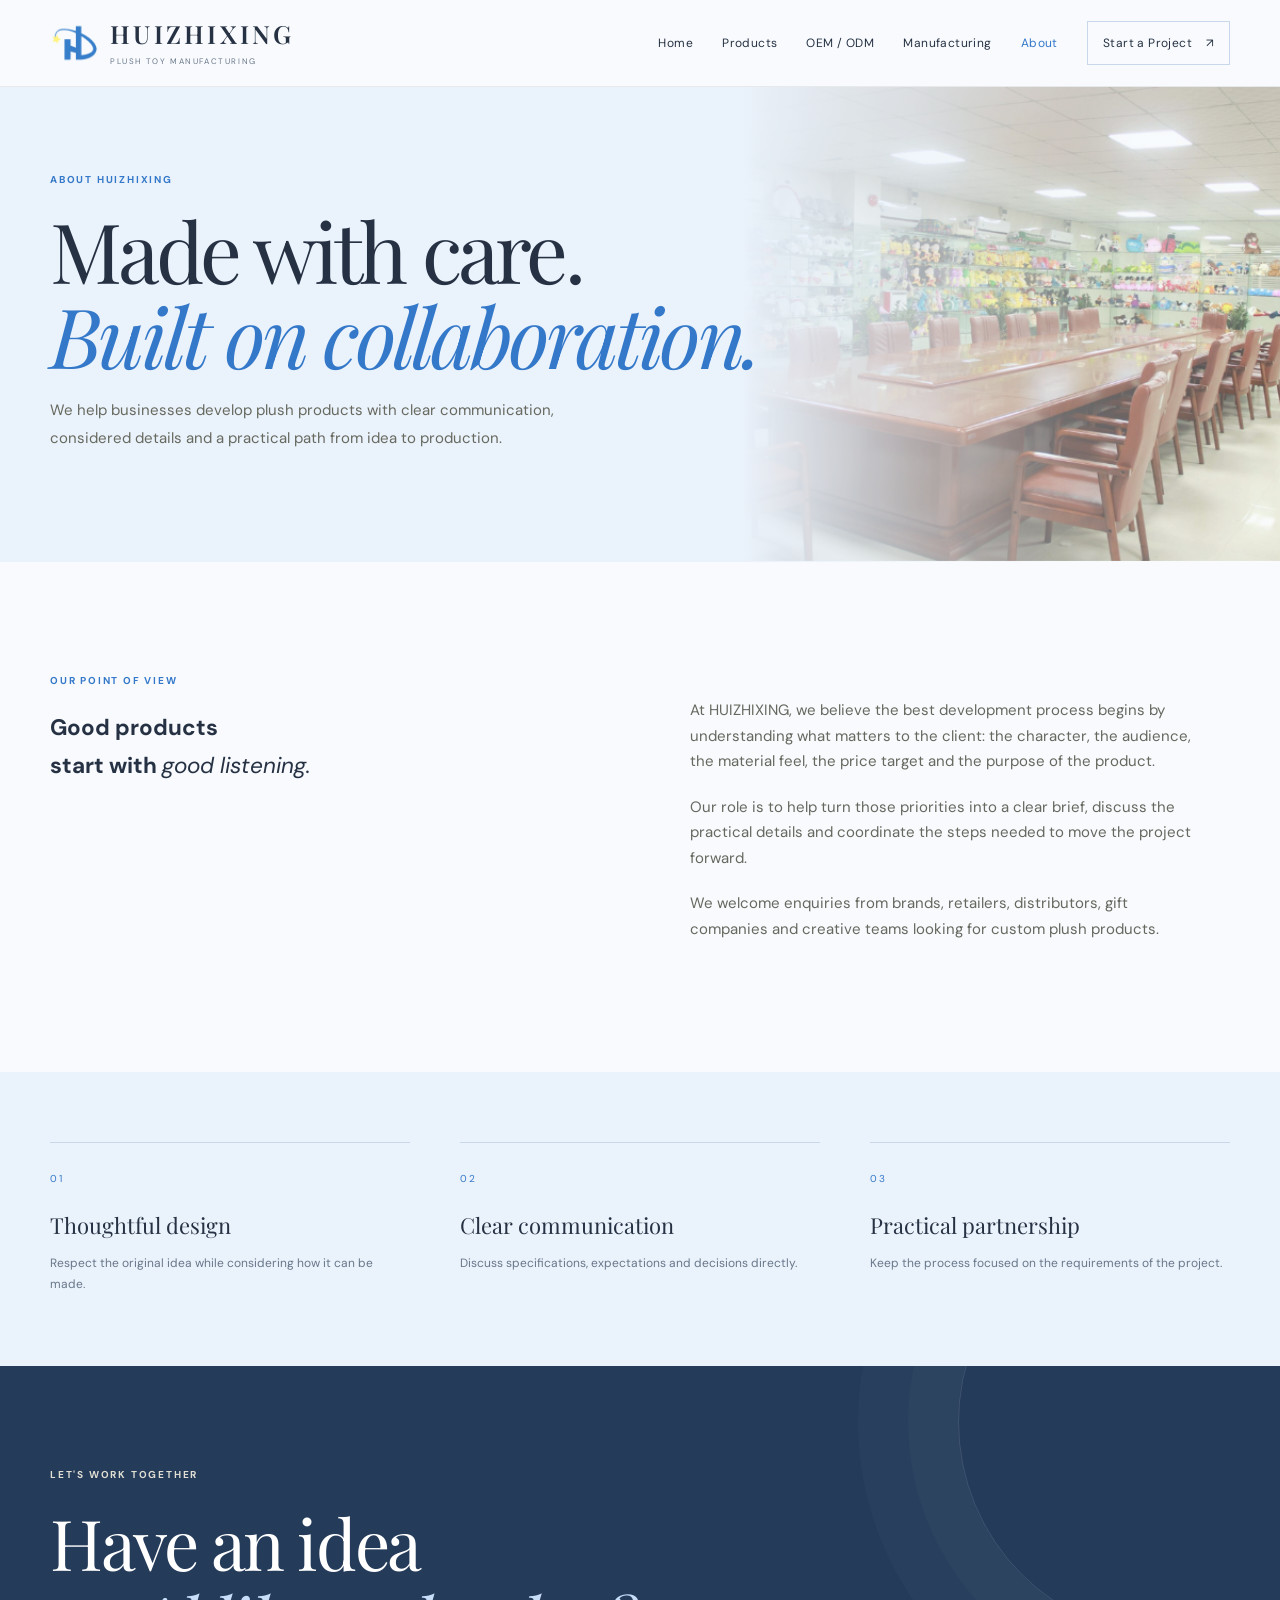
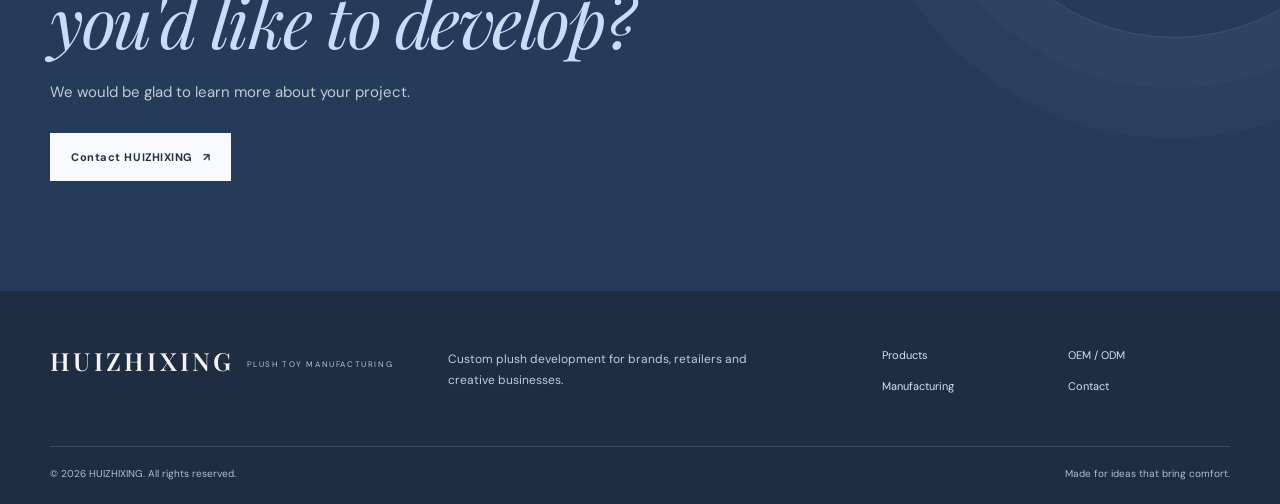
==== about.html @ 911e1e84 "Add files via upload" ====
<!doctype html>
<html lang="en"><head><meta charset="utf-8"><meta name="viewport" content="width=device-width, initial-scale=1"><meta name="description" content="Meet HUIZHIXING, a plush toy development and manufacturing partner for brands and businesses."><title>About | HUIZHIXING</title><link rel="preconnect" href="https://fonts.googleapis.com"><link rel="preconnect" href="https://fonts.gstatic.com" crossorigin><link href="https://fonts.googleapis.com/css2?family=DM+Sans:wght@400;500;600;700&family=Playfair+Display:wght@400;500;600&display=swap" rel="stylesheet"><link rel="stylesheet" href="assets/css/style.css"><script defer src="assets/js/main.js"></script></head>
<body><header class="site-header"><div class="container nav-wrap"><a class="brand" href="index.html" aria-label="HUIZHIXING home">
    <img class="brand-logo" src="assets/images/huizhixing-logo.png" alt="HUIZHIXING Logo">
    <span class="brand-text">
        <span class="brand-name">HUIZHIXING</span>
        <span class="brand-sub">PLUSH TOY MANUFACTURING</span>
    </span>
    </a><button class="menu-toggle" aria-label="Open menu" aria-expanded="false"><span></span><span></span><span></span></button><nav class="main-nav"><a href="index.html">Home</a><a href="products.html">Products</a><a href="oem-odm.html">OEM / ODM</a><a href="manufacturing.html">Manufacturing</a><a class="active" href="about.html">About</a><a class="nav-cta" href="contact.html">Start a Project <span>↗</span></a></nav></div></header>
<main><section class="page-hero"><div class="container"><p class="eyebrow">ABOUT HUIZHIXING</p><h1>Made with care.<br><em>Built on collaboration.</em></h1><p class="page-lead">We help businesses develop plush products with clear communication, considered details and a practical path from idea to production.</p></div><div class="page-hero-art about-art"></div></section>
<section class="section-pad"><div class="container intro-grid"><div><p class="eyebrow">OUR POINT OF VIEW</p><h2>Good products<br>start with <em>good listening.</em></h2></div><div class="intro-copy"><p>At HUIZHIXING, we believe the best development process begins by understanding what matters to the client: the character, the audience, the material feel, the price target and the purpose of the product.</p><p>Our role is to help turn those priorities into a clear brief, discuss the practical details and coordinate the steps needed to move the project forward.</p><p>We welcome enquiries from brands, retailers, distributors, gift companies and creative teams looking for custom plush products.</p></div></div></section>
<section class="values-section"><div class="container values-grid"><div><span>01</span><h3>Thoughtful design</h3><p>Respect the original idea while considering how it can be made.</p></div><div><span>02</span><h3>Clear communication</h3><p>Discuss specifications, expectations and decisions directly.</p></div><div><span>03</span><h3>Practical partnership</h3><p>Keep the process focused on the requirements of the project.</p></div></div></section>
<section class="cta-section"><div class="container cta-inner"><p class="eyebrow light">LET'S WORK TOGETHER</p><h2>Have an idea<br><em>you'd like to develop?</em></h2><p>We would be glad to learn more about your project.</p><a class="button button-light" href="contact.html">Contact HUIZHIXING <span>↗</span></a></div></section></main>
<footer class="site-footer"><div class="container footer-top"><a class="brand brand-footer" href="index.html"><span class="brand-name">HUIZHIXING</span><span class="brand-sub">PLUSH TOY MANUFACTURING</span></a><p>Custom plush development for brands, retailers and creative businesses.</p><div class="footer-links"><a href="products.html">Products</a><a href="oem-odm.html">OEM / ODM</a><a href="manufacturing.html">Manufacturing</a><a href="contact.html">Contact</a></div></div><div class="container footer-bottom"><span>© <span data-year></span> HUIZHIXING. All rights reserved.</span><span>Made for ideas that bring comfort.</span></div></footer></body></html>
---- assets/css/style.css ----
/* SERISDAN — responsive static website */
:root{--cream:#3478C9;--paper:#fbfaf7;--ink:#282923;--muted:#666666;--olive:#8892a0;--line:#E5E7EB;--dark:#3478C9;--star:#FFD643;--serif:"Playfair Display",Georgia,serif;--sans:"DM Sans",Arial,sans-serif}
*{box-sizing:border-box}html{scroll-behavior:smooth}body{margin:0;background:var(--paper);color:var(--ink);font-family:var(--sans);font-size:15px;line-height:1.7;-webkit-font-smoothing:antialiased}img{display:block;width:100%;height:100%;object-fit:cover}a{color:inherit;text-decoration:none}.container{width:min(1180px,calc(100% - 48px));margin:0 auto}.site-header{position:sticky;top:0;z-index:50;background:rgba(251,250,247,.95);backdrop-filter:blur(14px);border-bottom:1px solid rgba(40,41,35,.08)}.nav-wrap{height:86px;display:flex;align-items:center;justify-content:space-between;gap:28px}.brand{display:flex;flex-direction:column;line-height:1.1;flex-shrink:0}.brand-name{font-family:var(--serif);font-size:25px;letter-spacing:.13em;font-weight:600}.brand-sub{font-size:8px;letter-spacing:.2em;margin-top:7px;color:var(--muted)}.main-nav{display:flex;align-items:center;gap:29px;font-size:12px;letter-spacing:.035em}.main-nav>a{transition:color .2s}.main-nav>a:hover,.main-nav>a.active{color:var(--olive)}.nav-cta{border:1px solid #c9c8bd;padding:11px 15px!important}.nav-cta span,.button span{margin-left:10px}.menu-toggle{display:none;background:none;border:0;padding:8px}.menu-toggle span{display:block;width:23px;height:1px;background:var(--ink);margin:5px}
.hero{height:min(720px,calc(100vh - 86px));min-height:590px;position:relative;display:flex;align-items:center;overflow:hidden;background:#3478C9}.hero-image,.hero-shade{position:absolute;inset:0}.hero-image{background-image:url("../images/hero-banner.png");background-position:center 45%;background-size:cover;transform:scale(1.015)}.hero-shade{background:linear-gradient(90deg,rgba(24,27,22,.73) 0%,rgba(24,27,22,.45) 43%,rgba(24,27,22,.08) 100%)}.hero-content{position:relative;color:#fff;padding:70px 0 100px}.eyebrow{font-size:10px;font-weight:700;letter-spacing:.18em;text-transform:uppercase;color:var(--olive);margin:0 0 20px}.eyebrow.light{color:#e1dfd3}.hero h1,.page-hero h1,.contact-hero h1{font-family:var(--serif);font-weight:400;letter-spacing:-.045em;font-size:clamp(54px,7.5vw,100px);line-height:1.02;margin:0 0 26px}.hero h1 em,.page-hero h1 em,.contact-hero h1 em,h2 em{font-weight:400}.hero h1 em{color:#e5ddc8}.hero-copy{max-width:490px;color:rgba(255,255,255,.84);font-size:16px;line-height:1.8}.hero-actions{display:flex;align-items:center;gap:30px;margin-top:32px}.button{display:inline-flex;align-items:center;justify-content:center;min-height:48px;padding:13px 20px;font-size:11px;letter-spacing:.05em;font-weight:700;border:1px solid transparent;transition:transform .2s,background .2s}.button:hover{transform:translateY(-2px)}.button-light{background:#f7f4ed;color:#282923}.button-dark{background:var(--dark);color:#fff}.text-link{display:inline-flex;align-items:center;gap:13px;font-size:12px;font-weight:700;border-bottom:1px solid #b8b9ad;padding:0 0 7px}.text-link span{font-size:16px}.light-link{color:#fff;border-color:rgba(255,255,255,.55)}.hero-note{position:absolute;right:34px;bottom:35px;color:rgba(255,255,255,.8);font-size:9px;letter-spacing:.16em;display:flex;align-items:center;gap:12px}.note-line{height:1px;width:38px;background:rgba(255,255,255,.65)}
.section-pad{padding:110px 0}.intro-grid{display:grid;grid-template-columns:1fr 1fr;gap:100px;align-items:start}.intro h2,.section-heading h2,.feature-copy h2,.notice-grid h2,.cta-inner h2{font-family:var(--serif);font-size:clamp(36px,4.4vw,57px);line-height:1.12;font-weight:400;letter-spacing:-.035em;margin:0}.intro h2 em,.section-heading h2 em,.feature-copy h2 em,.notice-grid h2 em{color:var(--olive)}.intro-copy{max-width:510px;padding-top:26px;color:#66685f}.intro-copy p{margin:0 0 20px}.intro-copy .text-link{margin-top:10px;color:var(--ink)}
.category-section{background:#f0ede5}.section-heading{display:flex;justify-content:space-between;align-items:end;gap:35px;margin-bottom:42px}.section-heading .eyebrow{margin-bottom:17px}.section-heading>.text-link{margin-bottom:8px;flex-shrink:0}.category-grid{display:grid;grid-template-columns:repeat(3,1fr);gap:22px}.category-card{position:relative;display:block;background:#e3ded2;min-height:450px;overflow:hidden}.category-card img{position:absolute;inset:0;transition:transform .7s}.category-card:hover img{transform:scale(1.045)}.category-card:after{content:"";position:absolute;inset:0;background:linear-gradient(180deg,rgba(20,20,15,.02) 30%,rgba(20,20,15,.75) 100%)}.category-card>div,.category-number,.card-arrow{position:absolute;z-index:1;color:#fff}.category-card>div{left:27px;right:25px;bottom:28px}.category-card h3{font-family:var(--serif);font-weight:400;font-size:28px;margin:0 0 5px}.category-card p{font-size:12px;color:rgba(255,255,255,.82);margin:0}.category-number{top:20px;left:24px;font-size:10px;letter-spacing:.15em}.card-arrow{right:24px;top:17px;font-size:19px}
.feature-band{display:grid;grid-template-columns:1fr 1fr;min-height:550px;background:#e5e2d8}.feature-photo{background:url("../images/index.png") center/cover no-repeat;min-height:500px}.feature-copy{align-self:center;max-width:560px;padding:75px clamp(35px,7vw,105px)}.feature-copy h2{margin-bottom:23px}.feature-copy>p:not(.eyebrow){color:#66685f;max-width:430px;margin-bottom:29px}.process-section{background:var(--paper)}.heading-side{max-width:340px;color:var(--muted);font-size:13px;margin:0 0 7px}.process-grid{display:grid;grid-template-columns:repeat(4,1fr);border-top:1px solid var(--line);margin-top:54px}.process-item{padding:25px 25px 0 0;border-right:1px solid var(--line);margin-right:25px}.process-item:last-child{border-right:0;margin-right:0}.process-item>span,.capability-grid article>span,.values-grid span{font-size:10px;letter-spacing:.15em;color:var(--olive)}.process-item h3,.capability-grid h3,.values-grid h3{font-family:var(--serif);font-size:22px;font-weight:400;margin:16px 0 9px}.process-item p,.capability-grid p,.values-grid p{color:var(--muted);font-size:12px;margin:0;line-height:1.8}
.cta-section{background:#424a3d;color:#fff;padding:100px 0 110px;position:relative;overflow:hidden}.cta-section:after{content:"";position:absolute;width:430px;height:430px;border:1px solid rgba(255,255,255,.12);border-radius:50%;right:-110px;top:-160px;box-shadow:0 0 0 50px rgba(255,255,255,.025),0 0 0 100px rgba(255,255,255,.02)}.cta-inner{position:relative;z-index:1}.cta-inner h2{font-size:clamp(42px,5.5vw,70px);margin-bottom:20px}.cta-inner h2 em{color:#d7d6c4}.cta-inner>p:not(.eyebrow){color:rgba(255,255,255,.73);max-width:460px;margin-bottom:28px}
.site-footer{background:#292d27;color:#f6f3ec;padding:55px 0 22px}.footer-top{display:grid;grid-template-columns:1fr 1.1fr 1fr;gap:50px;align-items:start;padding-bottom:50px}.brand-footer .brand-sub{color:#a9ac9e}.footer-top>p{font-size:12px;color:#b9bbb2;max-width:300px;margin:3px 0}.footer-links{display:grid;grid-template-columns:1fr 1fr;gap:12px 24px;font-size:11px;color:#d4d4ca}.footer-links a:hover{color:#fff}.footer-bottom{border-top:1px solid rgba(255,255,255,.15);padding-top:18px;display:flex;justify-content:space-between;color:#aeb0a7;font-size:10px}
.page-hero{position:relative;min-height:475px;display:flex;align-items:center;overflow:hidden;background:#e9e5db}.page-hero>.container{position:relative;z-index:2;padding-top:60px;padding-bottom:70px}.page-hero h1{font-size:clamp(55px,7vw,83px);margin-bottom:20px}.page-hero h1 em{color:var(--olive)}.page-lead{max-width:510px;color:#67695f;font-size:15px;line-height:1.85}.page-hero-art{position:absolute;right:0;top:0;width:42%;height:100%;background-position:center;background-size:cover;opacity:.82}.page-hero-art:after{content:"";position:absolute;inset:0;background:linear-gradient(90deg,#e9e5db 0%,rgba(233,229,219,.2) 60%,rgba(233,229,219,.05))}.product-art{background-image:url("../images/hero-product.png")}.oem-art{background-image:url("../images/oem.png")}.manufacturing-art{background-image:url("../images/manufactory.jpeg")}.about-art{background-image:url("../images/about.png")}
.product-list{display:grid;gap:95px}.product-row{display:grid;grid-template-columns:1fr 1fr;gap:80px;align-items:center;scroll-margin-top:120px}.product-row.reverse .product-image{order:2}.product-image{height:470px;background:#e8e2d8;overflow:hidden}.product-image img{transition:transform .5s}.product-image:hover img{transform:scale(1.025)}.product-text{max-width:490px}.product-text h2{font-family:var(--serif);font-size:43px;font-weight:400;margin:0 0 18px;line-height:1.15}.product-text>p{color:#696b62}.product-text ul,.service-card ul{padding-left:17px;color:#696b62;font-size:12px;line-height:2.2;margin:20px 0 28px}.product-text .eyebrow{margin-bottom:15px}
.notice-band{padding:75px 0;background:#e8e5dc}.notice-grid{display:grid;grid-template-columns:1fr 1fr;gap:80px;align-items:center}.notice-grid h2{font-size:clamp(34px,4vw,50px)}.notice-grid p{color:#686a60;font-size:13px;max-width:480px;margin:0 0 24px}
.service-grid{display:grid;grid-template-columns:1fr 1fr;gap:22px;margin-top:65px}.service-card{padding:40px;background:#eeeae1;border:1px solid #e0dbd0}.service-card-dark{background:#41483b;color:#fff}.service-index{font-size:10px;letter-spacing:.15em;color:var(--olive)}.service-card-dark .service-index{color:#d5d8c8}.service-card h3{font-family:var(--serif);font-size:46px;font-weight:400;margin:15px 0 0}.service-kicker{font-size:11px;text-transform:uppercase;letter-spacing:.1em;margin:0 0 25px!important}.service-card p{font-size:13px;color:#686a60}.service-card-dark p,.service-card-dark ul{color:#d0d2c8}.service-card ul{margin-bottom:0}
.capability-grid{display:grid;grid-template-columns:repeat(3,1fr);gap:0;border-top:1px solid var(--line);border-left:1px solid var(--line)}.capability-grid article{padding:30px;border-right:1px solid var(--line);border-bottom:1px solid var(--line);min-height:210px}.capability-grid h3{margin-top:22px}.values-section{background:#e9e6dd;padding:70px 0}.values-grid{display:grid;grid-template-columns:repeat(3,1fr);gap:50px}.values-grid>div{border-top:1px solid #c9c7bc;padding-top:22px}
.contact-hero{padding:90px 0 110px;background:#efebe2}.contact-grid{display:grid;grid-template-columns:1fr .9fr;gap:90px;align-items:start}.contact-hero h1{font-size:clamp(48px,6vw,76px)}.contact-hero .page-lead{max-width:460px}.contact-detail{margin-top:45px;max-width:450px;border-top:1px solid #d5d1c6;padding-top:19px}.contact-detail .eyebrow{display:block;margin-bottom:9px}.contact-detail>a{font-family:var(--serif);font-size:22px;overflow-wrap:anywhere}.contact-detail p{color:#686a60;font-size:12px;margin:8px 0 0}.contact-detail .small-note{font-size:10px;color:#898a80}.contact-panel{background:var(--paper);padding:38px;border:1px solid #e0dcd2;box-shadow:0 20px 50px rgba(46,45,35,.04)}.contact-panel h2{font-family:var(--serif);font-weight:400;font-size:32px;margin:0 0 10px}.contact-panel>p{color:#74766d;font-size:12px;margin-bottom:27px}.contact-panel form{display:flex;flex-direction:column}.contact-panel label{font-size:11px;font-weight:700;margin:15px 0 7px}.contact-panel input,.contact-panel select,.contact-panel textarea{width:100%;border:1px solid #d8d5cb;background:#fffefa;padding:12px 13px;font:inherit;font-size:12px;color:var(--ink);border-radius:0}.contact-panel input:focus,.contact-panel select:focus,.contact-panel textarea:focus{outline:1px solid var(--olive);border-color:var(--olive)}.contact-panel textarea{resize:vertical}.form-submit{margin-top:22px;cursor:pointer}.form-status{font-size:11px;color:#68735c;overflow-wrap:anywhere}
@media(max-width:950px){.main-nav{gap:17px}.nav-wrap{gap:18px}.brand-name{font-size:22px}.main-nav{font-size:11px}.intro-grid,.product-row{gap:45px}.product-image{height:390px}.category-card{min-height:380px}.feature-copy{padding:55px 40px}.contact-grid{gap:45px}}
@media(max-width:760px){.container{width:min(100% - 36px,560px)}.nav-wrap{height:72px}.menu-toggle{display:block;z-index:60}.main-nav{display:none;position:absolute;top:72px;left:0;right:0;background:var(--paper);padding:18px 24px 26px;border-bottom:1px solid var(--line);flex-direction:column;align-items:stretch;gap:0}.main-nav.is-open{display:flex}.main-nav>a{padding:13px 0;border-bottom:1px solid #e8e4da}.main-nav .nav-cta{margin-top:12px;padding:13px!important;text-align:center;border:1px solid var(--line)}.hero{min-height:620px;height:calc(100svh - 72px);max-height:760px}.hero-image{background-position:58% center}.hero-shade{background:linear-gradient(90deg,rgba(24,27,22,.76),rgba(24,27,22,.32))}.hero-content{padding:50px 0 90px}.hero h1{font-size:clamp(55px,14vw,78px)}.hero-copy{font-size:14px;max-width:390px}.hero-actions{align-items:flex-start;flex-direction:column;gap:22px}.hero-note{left:18px;right:auto;bottom:20px;font-size:8px}.section-pad{padding:72px 0}.intro-grid,.notice-grid,.contact-grid{grid-template-columns:1fr;gap:28px}.intro-copy{padding-top:0}.section-heading{align-items:flex-start;flex-direction:column;gap:20px}.category-grid{grid-template-columns:1fr;gap:16px}.category-card{min-height:430px}.feature-band{grid-template-columns:1fr}.feature-photo{min-height:350px}.feature-copy{padding:55px 24px 65px}.process-grid{grid-template-columns:1fr 1fr;row-gap:30px;margin-top:35px}.process-item{margin-right:15px;padding-top:20px}.process-item:nth-child(2){border-right:0;margin-right:0}.process-item h3{font-size:20px}.cta-section{padding:75px 0 85px}.footer-top{grid-template-columns:1fr;gap:25px;padding-bottom:35px}.footer-links{max-width:350px}.footer-bottom{gap:10px;flex-direction:column}.page-hero{min-height:510px;align-items:flex-start}.page-hero>.container{padding-top:70px}.page-hero-art{width:100%;opacity:.25}.page-hero-art:after{background:linear-gradient(90deg,rgba(233,229,219,.96),rgba(233,229,219,.48))}.page-hero h1{font-size:clamp(52px,13vw,72px)}.page-lead{font-size:14px}.product-list{gap:60px}.product-row{grid-template-columns:1fr;gap:25px}.product-row.reverse .product-image{order:0}.product-image{height:350px}.product-text h2{font-size:36px}.notice-band{padding:58px 0}.service-grid{grid-template-columns:1fr;margin-top:38px}.service-card{padding:30px}.capability-grid{grid-template-columns:1fr 1fr}.capability-grid article{padding:22px;min-height:200px}.values-grid{grid-template-columns:1fr;gap:25px}.contact-hero{padding:65px 0 75px}.contact-panel{padding:25px}.contact-hero h1{font-size:clamp(47px,12vw,65px)}}
@media(max-width:420px){.brand-name{font-size:20px}.brand-sub{font-size:7px}.category-card{min-height:370px}.process-grid{grid-template-columns:1fr}.process-item{border-right:0;border-bottom:1px solid var(--line);padding:0 0 23px;margin:0}.process-item:last-child{border-bottom:0}.capability-grid{grid-template-columns:1fr}.capability-grid article{min-height:0}.product-image{height:290px}}
/* SERISDAN Brand Blue Palette Override
   Append this block to the END of assets/css/style.css.
   Primary brand blue: #3478C9
*/
:root{
  --cream:#EEF4FB;
  --paper:#F8FAFD;
  --ink:#263244;
  --muted:#68778A;
  --olive:#3478C9;
  --line:#DCE5F0;
  --dark:#243B5A;
}
body{background:var(--paper);color:var(--ink)}
.site-header{background:rgba(248,250,253,.96)}
.main-nav>a:hover,.main-nav>a.active{color:#3478C9}
.nav-cta{border-color:#C8D7EA}
.hero{background:#526B8A}
.hero-shade{background:linear-gradient(90deg,rgba(22,38,61,.80) 0%,rgba(22,38,61,.48) 43%,rgba(22,38,61,.10) 100%)}
.hero h1 em,.cta-inner h2 em{color:#C7DDF8}
.button-light{background:#F8FAFD;color:#263244}
.button-dark{background:#3478C9;color:#fff}
.text-link{border-color:#B7C9E0}
.light-link{border-color:rgba(255,255,255,.55)}
.category-section{background:#EEF4FB}
.category-card{background:#DCE8F7}
.feature-band{background:#E7EFF9}
.process-section{background:#F8FAFD}
.process-grid{border-color:#DCE5F0}
.process-item{border-color:#DCE5F0}
.cta-section{background:#243B5A}
.site-footer{background:#1E2D42}
.brand-sub{color:#68778A}
.brand-footer .brand-sub{color:#AFC4E0}
.footer-top>p{color:#C0CCDA}
.footer-links{color:#D5E2F2}
.footer-bottom{border-color:rgba(255,255,255,.15);color:#AEBED2}
.page-hero{background:#EAF2FB}
.page-hero h1 em,.intro h2 em,.section-heading h2 em,.feature-copy h2 em,.notice-grid h2 em{color:#3478C9}
.page-hero-art:after{background:linear-gradient(90deg,#EAF2FB 0%,rgba(234,242,251,.25) 60%,rgba(234,242,251,.05))}
.notice-band{background:#EAF2FB}
.service-card{background:#EEF4FB;border-color:#DCE5F0}
.service-card-dark{background:#2B4E7D;color:#fff}
.service-card-dark .service-index{color:#BBD5F5}
.service-card-dark p,.service-card-dark ul{color:#D5E2F2}
.capability-grid{border-color:#DCE5F0}
.capability-grid article{border-color:#DCE5F0}
.values-section{background:#EAF2FB}
.values-grid>div{border-color:#C8D7EA}
.contact-hero{background:#EEF4FB}
.contact-detail{border-color:#D5E1EF}
.contact-panel{background:#F8FAFD;border-color:#DCE5F0;box-shadow:0 20px 50px rgba(38,61,92,.06)}
.contact-panel input,.contact-panel select,.contact-panel textarea{background:#fff;border-color:#D3DFED;color:#263244}
.contact-panel input:focus,.contact-panel select:focus,.contact-panel textarea:focus{outline-color:#3478C9;border-color:#3478C9}
.form-status{color:#3478C9}
@media(max-width:760px){
  .main-nav{background:#F8FAFD;border-color:#DCE5F0}
  .main-nav>a{border-color:#E5ECF5}
  .page-hero-art:after{background:linear-gradient(90deg,rgba(234,242,251,.96),rgba(234,242,251,.48))}
}

/* HUIZHIXING header logo */
.brand {
    display: inline-flex;
    align-items: center;
    gap: 12px;
    text-decoration: none;
}

.brand-logo {
    width: 48px;
    height: 48px;
    object-fit: contain;
    flex-shrink: 0;
}

.brand-text {
    display: flex;
    flex-direction: column;
    justify-content: center;
}

.brand-name {
    line-height: 1.2;
}

.brand-sub {
    line-height: 1.4;
}

/* Fix HUIZHIXING logo alignment */
a.brand {
    display: flex !important;
    flex-direction: row !important;
    align-items: center;
    justify-content: flex-start;
    gap: 12px;
}

.brand-logo {
    display: block;
    width: 48px;
    height: 48px;
    object-fit: contain;
    flex: 0 0 48px;
}

.brand-text {
    display: flex;
    flex-direction: column;
    justify-content: center;
    align-items: flex-start;
    min-width: 0;
}

.brand-name,
.brand-sub {
    display: block;
}

/* Contact page: static enquiry guide */
.enquiry-guide {
  margin-top: 28px;
  border-top: 1px solid #d7e0ec;
}

.enquiry-item {
  padding: 15px 0;
  border-bottom: 1px solid #d7e0ec;
}

.enquiry-item h3 {
  margin: 0 0 6px;
  font-size: 14px;
  font-weight: 600;
}

.enquiry-item p {
  margin: 0;
  font-size: 13px;
  line-height: 1.7;
  color: #687589;
}

.enquiry-note {
  margin: 24px 0 16px;
  font-size: 13px;
  line-height: 1.7;
  color: #687589;
}

.enquiry-email-button {
  display: flex;
  align-items: center;
  justify-content: center;
  min-height: 48px;
  padding: 12px 18px;
  background: #3478c9;
  color: #fff;
  text-decoration: none;
  font-size: 13px;
  font-weight: 600;
  transition: background 0.2s ease;
}

.enquiry-email-button:hover {
  background: #2865ad;
}
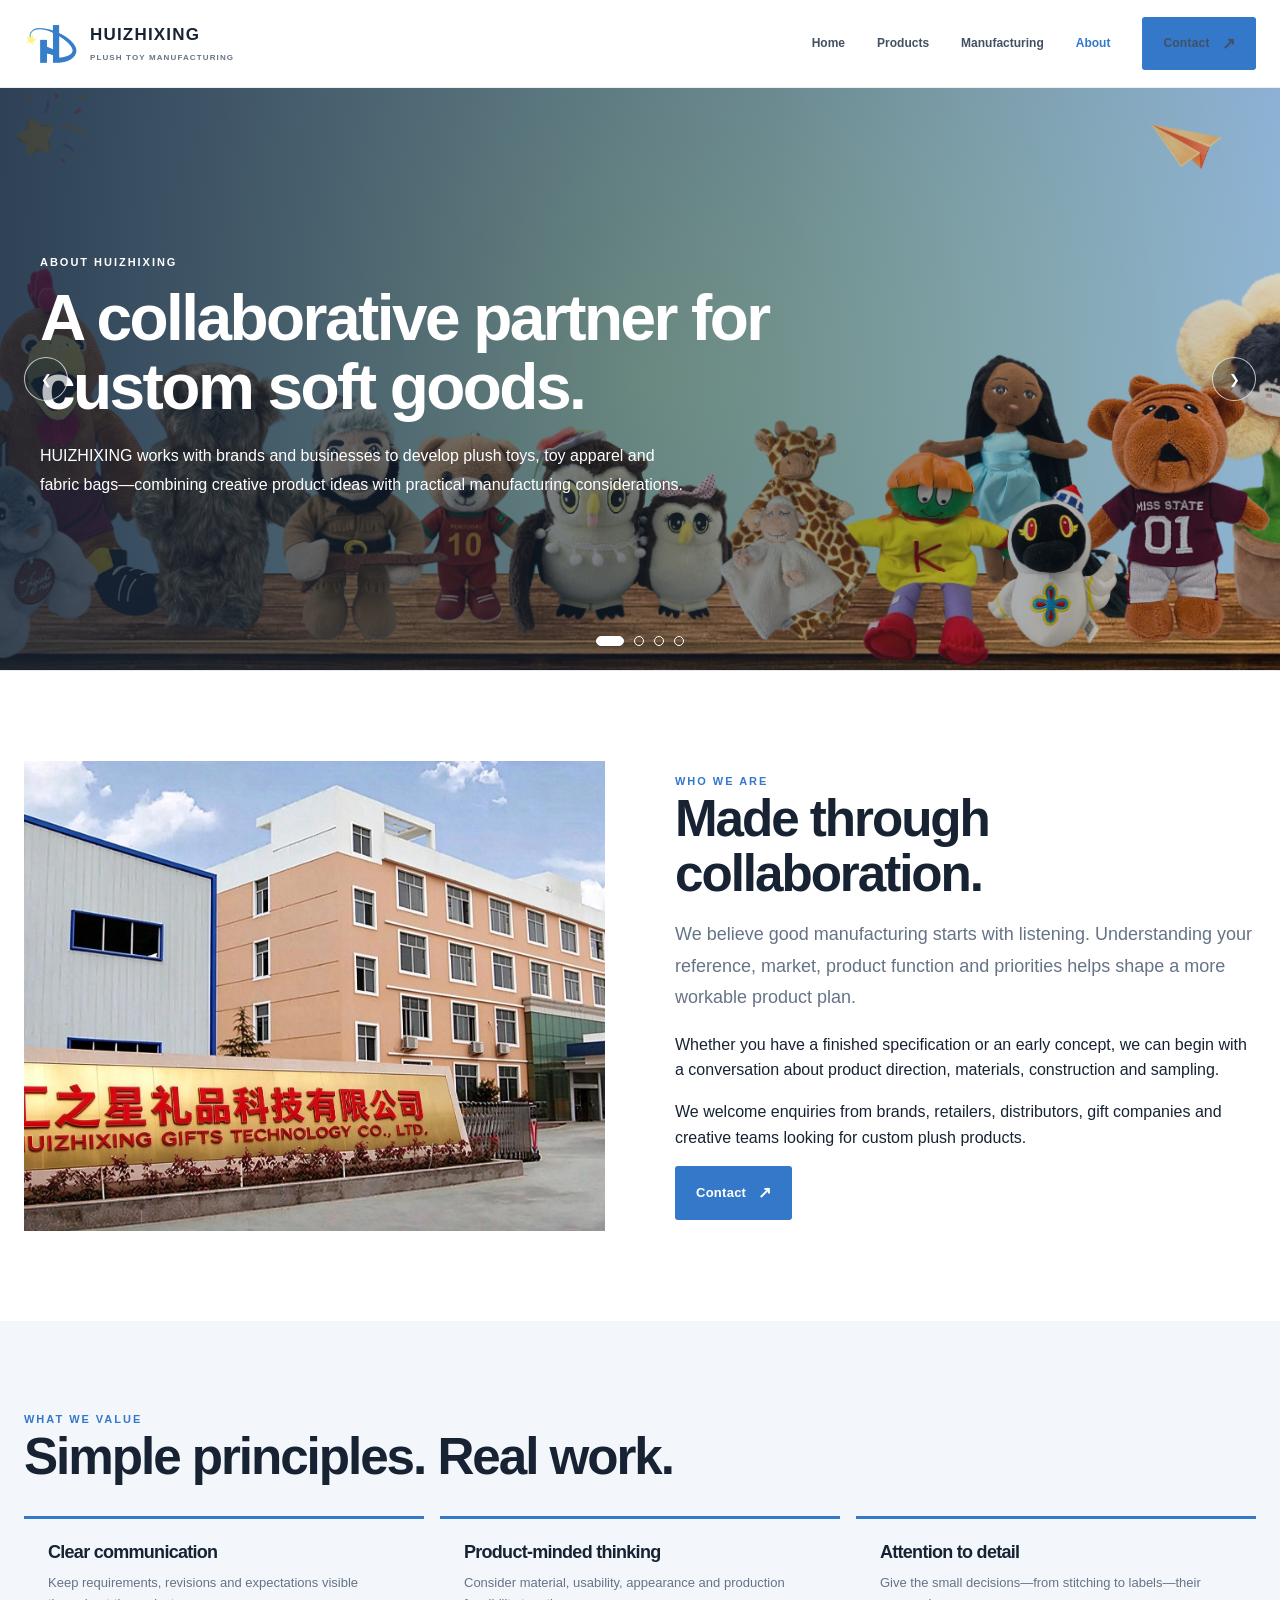
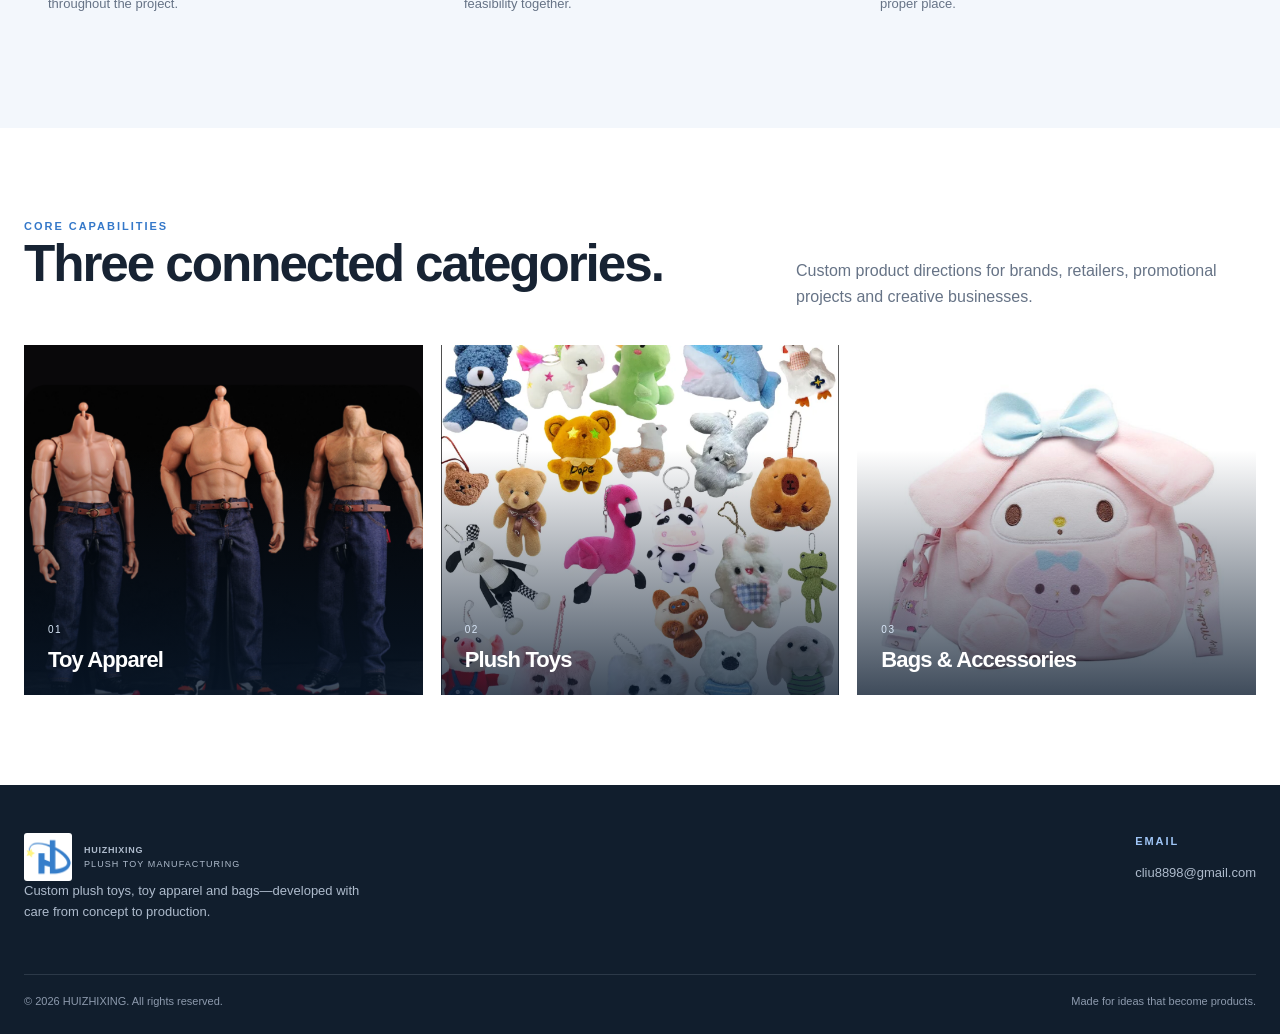
==== commit d2c54b39: "Add files via upload" ====
--- a/about.html
+++ b/about.html
@@ -1,14 +1,44 @@
-<!doctype html>
-<html lang="en"><head><meta charset="utf-8"><meta name="viewport" content="width=device-width, initial-scale=1"><meta name="description" content="Meet HUIZHIXING, a plush toy development and manufacturing partner for brands and businesses."><title>About | HUIZHIXING</title><link rel="preconnect" href="https://fonts.googleapis.com"><link rel="preconnect" href="https://fonts.gstatic.com" crossorigin><link href="https://fonts.googleapis.com/css2?family=DM+Sans:wght@400;500;600;700&family=Playfair+Display:wght@400;500;600&display=swap" rel="stylesheet"><link rel="stylesheet" href="assets/css/style.css"><script defer src="assets/js/main.js"></script></head>
-<body><header class="site-header"><div class="container nav-wrap"><a class="brand" href="index.html" aria-label="HUIZHIXING home">
-    <img class="brand-logo" src="assets/images/huizhixing-logo.png" alt="HUIZHIXING Logo">
-    <span class="brand-text">
-        <span class="brand-name">HUIZHIXING</span>
-        <span class="brand-sub">PLUSH TOY MANUFACTURING</span>
-    </span>
-    </a><button class="menu-toggle" aria-label="Open menu" aria-expanded="false"><span></span><span></span><span></span></button><nav class="main-nav"><a href="index.html">Home</a><a href="products.html">Products</a><a href="oem-odm.html">OEM / ODM</a><a href="manufacturing.html">Manufacturing</a><a class="active" href="about.html">About</a><a class="nav-cta" href="contact.html">Start a Project <span>↗</span></a></nav></div></header>
-<main><section class="page-hero"><div class="container"><p class="eyebrow">ABOUT HUIZHIXING</p><h1>Made with care.<br><em>Built on collaboration.</em></h1><p class="page-lead">We help businesses develop plush products with clear communication, considered details and a practical path from idea to production.</p></div><div class="page-hero-art about-art"></div></section>
-<section class="section-pad"><div class="container intro-grid"><div><p class="eyebrow">OUR POINT OF VIEW</p><h2>Good products<br>start with <em>good listening.</em></h2></div><div class="intro-copy"><p>At HUIZHIXING, we believe the best development process begins by understanding what matters to the client: the character, the audience, the material feel, the price target and the purpose of the product.</p><p>Our role is to help turn those priorities into a clear brief, discuss the practical details and coordinate the steps needed to move the project forward.</p><p>We welcome enquiries from brands, retailers, distributors, gift companies and creative teams looking for custom plush products.</p></div></div></section>
-<section class="values-section"><div class="container values-grid"><div><span>01</span><h3>Thoughtful design</h3><p>Respect the original idea while considering how it can be made.</p></div><div><span>02</span><h3>Clear communication</h3><p>Discuss specifications, expectations and decisions directly.</p></div><div><span>03</span><h3>Practical partnership</h3><p>Keep the process focused on the requirements of the project.</p></div></div></section>
-<section class="cta-section"><div class="container cta-inner"><p class="eyebrow light">LET'S WORK TOGETHER</p><h2>Have an idea<br><em>you'd like to develop?</em></h2><p>We would be glad to learn more about your project.</p><a class="button button-light" href="contact.html">Contact HUIZHIXING <span>↗</span></a></div></section></main>
-<footer class="site-footer"><div class="container footer-top"><a class="brand brand-footer" href="index.html"><span class="brand-name">HUIZHIXING</span><span class="brand-sub">PLUSH TOY MANUFACTURING</span></a><p>Custom plush development for brands, retailers and creative businesses.</p><div class="footer-links"><a href="products.html">Products</a><a href="oem-odm.html">OEM / ODM</a><a href="manufacturing.html">Manufacturing</a><a href="contact.html">Contact</a></div></div><div class="container footer-bottom"><span>© <span data-year></span> HUIZHIXING. All rights reserved.</span><span>Made for ideas that bring comfort.</span></div></footer></body></html>+<!doctype html><html lang="en"><head><meta charset="utf-8"><meta name="viewport" content="width=device-width,initial-scale=1"><meta name="description" content="HUIZHIXING custom plush toy, toy apparel and bag manufacturing."><title>About | HUIZHIXING</title><link rel="stylesheet" href="assets/css/style.css"></head><body><header class="site-header"><div class="container nav-wrap"><a class="brand" href="index.html"><img src="assets/images/huizhixing-logo.png" alt="HUIZHIXING logo"><span><span class="brand-name">HUIZHIXING</span><span class="brand-sub">PLUSH TOY MANUFACTURING</span></span></a><button class="menu-toggle" aria-label="Open navigation" aria-expanded="false">☰</button><nav class="nav"><a href="index.html" class="">Home</a><a href="products.html" class="">Products</a><a href="manufacturing.html" class="">Manufacturing</a><a href="about.html" class="active">About</a><a class="btn" href="contact.html">Contact</a></nav></div></header><main><section class="page-hero page-banner">
+
+  <div class="page-banner-slides" aria-hidden="true">
+    <div class="page-banner-slide active">
+      <img src="assets/images/hero-banner1.png" alt="">
+    </div>
+    <div class="page-banner-slide">
+      <img src="assets/images/hero-banner2.png" alt="">
+    </div>
+    <div class="page-banner-slide">
+      <img src="assets/images/hero-banner3.png" alt="">
+    </div>
+    <div class="page-banner-slide">
+      <img src="assets/images/hero-banner4.png" alt="">
+    </div>
+  </div>
+
+  <div class="page-banner-shade"></div>
+
+  <div class="container page-banner-content">
+    <div class="eyebrow">About HUIZHIXING</div>
+
+    <!-- Replace the heading and paragraph with this page's original text -->
+    <h1>A collaborative partner
+for custom soft goods.</h1>
+    <p class="page-lead">
+      HUIZHIXING works with brands and businesses to develop plush toys, toy apparel and fabric bags—combining creative product ideas with practical manufacturing considerations.
+    </p>
+  </div>
+
+  <button class="page-banner-arrow page-banner-prev"
+          type="button" aria-label="Previous banner image">&#10094;</button>
+
+  <button class="page-banner-arrow page-banner-next"
+          type="button" aria-label="Next banner image">&#10095;</button>
+
+  <div class="page-banner-dots">
+    <button class="page-banner-dot active" type="button" aria-label="Show image 1"></button>
+    <button class="page-banner-dot" type="button" aria-label="Show image 2"></button>
+    <button class="page-banner-dot" type="button" aria-label="Show image 3"></button>
+    <button class="page-banner-dot" type="button" aria-label="Show image 4"></button>
+  </div>
+
+</section><section class="section"><div class="container split"><div class="split-image"><img src="assets\images\about1.jpeg" alt="Product development and manufacturing environment"></div><div><div class="eyebrow">Who we are</div><h2>Made through collaboration.</h2><p class="lead">We believe good manufacturing starts with listening. Understanding your reference, market, product function and priorities helps shape a more workable product plan.</p><p>Whether you have a finished specification or an early concept, we can begin with a conversation about product direction, materials, construction and sampling.</p><p>We welcome enquiries from brands, retailers, distributors, gift companies and creative teams looking for custom plush products.</p></p><a class="btn" href="contact.html">Contact</a></div></div></section><section class="section section-soft"><div class="container"><div class="eyebrow">What we value</div><h2>Simple principles. Real work.</h2><div class="about-values"><div class="value-card"><h3>Clear communication</h3><p>Keep requirements, revisions and expectations visible throughout the project.</p></div><div class="value-card"><h3>Product-minded thinking</h3><p>Consider material, usability, appearance and production feasibility together.</p></div><div class="value-card"><h3>Attention to detail</h3><p>Give the small decisions—from stitching to labels—their proper place.</p></div></div></div></section><section class="section"><div class="container"><div class="section-head"><div><div class="eyebrow">Core capabilities</div><h2>Three connected categories.</h2></div><p>Custom product directions for brands, retailers, promotional projects and creative businesses.</p></div><div class="category-grid"><a class="category-card" href="products.html#toy-apparel"><img src="assets\images\toyclothes.png" alt="Toy apparel"><div class="category-info"><span>01</span><h3>Toy Apparel</h3></div></a><a class="category-card" href="products.html#plush-toys"><img src="assets\images\plush1.png" alt="Plush toys"><div class="category-info"><span>02</span><h3>Plush Toys</h3></div></a><a class="category-card" href="products.html#bags"><img src="assets\images\bags1.png" alt="Bags and accessories"><div class="category-info"><span>03</span><h3>Bags & Accessories</h3></div></a></div></div></section></main><footer class="footer"><div class="container"><div class="footer-top"><div><a class="footer-brand" href="index.html"><img src="assets/images/huizhixing-logo.png" alt=""><span><strong>HUIZHIXING</strong><span>PLUSH TOY MANUFACTURING</span></span></a><p>Custom plush toys, toy apparel and bags—developed with care from concept to production.</p></div><div><div class="eyebrow" style="color:#9FC5F6;margin-bottom:12px">EMAIL</div><p><a href="mailto:cliu8898@gmail.com">cliu8898@gmail.com</a></p></div></div><div class="footer-bottom"><span>© <span data-year>2026</span> HUIZHIXING. All rights reserved.</span><span>Made for ideas that become products.</span></div></div></footer><script src="assets/js/main.js"></script></body></html>
--- a/assets/css/style.css
+++ b/assets/css/style.css
@@ -1,186 +1,486 @@
-/* SERISDAN — responsive static website */
-:root{--cream:#3478C9;--paper:#fbfaf7;--ink:#282923;--muted:#666666;--olive:#8892a0;--line:#E5E7EB;--dark:#3478C9;--star:#FFD643;--serif:"Playfair Display",Georgia,serif;--sans:"DM Sans",Arial,sans-serif}
-*{box-sizing:border-box}html{scroll-behavior:smooth}body{margin:0;background:var(--paper);color:var(--ink);font-family:var(--sans);font-size:15px;line-height:1.7;-webkit-font-smoothing:antialiased}img{display:block;width:100%;height:100%;object-fit:cover}a{color:inherit;text-decoration:none}.container{width:min(1180px,calc(100% - 48px));margin:0 auto}.site-header{position:sticky;top:0;z-index:50;background:rgba(251,250,247,.95);backdrop-filter:blur(14px);border-bottom:1px solid rgba(40,41,35,.08)}.nav-wrap{height:86px;display:flex;align-items:center;justify-content:space-between;gap:28px}.brand{display:flex;flex-direction:column;line-height:1.1;flex-shrink:0}.brand-name{font-family:var(--serif);font-size:25px;letter-spacing:.13em;font-weight:600}.brand-sub{font-size:8px;letter-spacing:.2em;margin-top:7px;color:var(--muted)}.main-nav{display:flex;align-items:center;gap:29px;font-size:12px;letter-spacing:.035em}.main-nav>a{transition:color .2s}.main-nav>a:hover,.main-nav>a.active{color:var(--olive)}.nav-cta{border:1px solid #c9c8bd;padding:11px 15px!important}.nav-cta span,.button span{margin-left:10px}.menu-toggle{display:none;background:none;border:0;padding:8px}.menu-toggle span{display:block;width:23px;height:1px;background:var(--ink);margin:5px}
-.hero{height:min(720px,calc(100vh - 86px));min-height:590px;position:relative;display:flex;align-items:center;overflow:hidden;background:#3478C9}.hero-image,.hero-shade{position:absolute;inset:0}.hero-image{background-image:url("../images/hero-banner.png");background-position:center 45%;background-size:cover;transform:scale(1.015)}.hero-shade{background:linear-gradient(90deg,rgba(24,27,22,.73) 0%,rgba(24,27,22,.45) 43%,rgba(24,27,22,.08) 100%)}.hero-content{position:relative;color:#fff;padding:70px 0 100px}.eyebrow{font-size:10px;font-weight:700;letter-spacing:.18em;text-transform:uppercase;color:var(--olive);margin:0 0 20px}.eyebrow.light{color:#e1dfd3}.hero h1,.page-hero h1,.contact-hero h1{font-family:var(--serif);font-weight:400;letter-spacing:-.045em;font-size:clamp(54px,7.5vw,100px);line-height:1.02;margin:0 0 26px}.hero h1 em,.page-hero h1 em,.contact-hero h1 em,h2 em{font-weight:400}.hero h1 em{color:#e5ddc8}.hero-copy{max-width:490px;color:rgba(255,255,255,.84);font-size:16px;line-height:1.8}.hero-actions{display:flex;align-items:center;gap:30px;margin-top:32px}.button{display:inline-flex;align-items:center;justify-content:center;min-height:48px;padding:13px 20px;font-size:11px;letter-spacing:.05em;font-weight:700;border:1px solid transparent;transition:transform .2s,background .2s}.button:hover{transform:translateY(-2px)}.button-light{background:#f7f4ed;color:#282923}.button-dark{background:var(--dark);color:#fff}.text-link{display:inline-flex;align-items:center;gap:13px;font-size:12px;font-weight:700;border-bottom:1px solid #b8b9ad;padding:0 0 7px}.text-link span{font-size:16px}.light-link{color:#fff;border-color:rgba(255,255,255,.55)}.hero-note{position:absolute;right:34px;bottom:35px;color:rgba(255,255,255,.8);font-size:9px;letter-spacing:.16em;display:flex;align-items:center;gap:12px}.note-line{height:1px;width:38px;background:rgba(255,255,255,.65)}
-.section-pad{padding:110px 0}.intro-grid{display:grid;grid-template-columns:1fr 1fr;gap:100px;align-items:start}.intro h2,.section-heading h2,.feature-copy h2,.notice-grid h2,.cta-inner h2{font-family:var(--serif);font-size:clamp(36px,4.4vw,57px);line-height:1.12;font-weight:400;letter-spacing:-.035em;margin:0}.intro h2 em,.section-heading h2 em,.feature-copy h2 em,.notice-grid h2 em{color:var(--olive)}.intro-copy{max-width:510px;padding-top:26px;color:#66685f}.intro-copy p{margin:0 0 20px}.intro-copy .text-link{margin-top:10px;color:var(--ink)}
-.category-section{background:#f0ede5}.section-heading{display:flex;justify-content:space-between;align-items:end;gap:35px;margin-bottom:42px}.section-heading .eyebrow{margin-bottom:17px}.section-heading>.text-link{margin-bottom:8px;flex-shrink:0}.category-grid{display:grid;grid-template-columns:repeat(3,1fr);gap:22px}.category-card{position:relative;display:block;background:#e3ded2;min-height:450px;overflow:hidden}.category-card img{position:absolute;inset:0;transition:transform .7s}.category-card:hover img{transform:scale(1.045)}.category-card:after{content:"";position:absolute;inset:0;background:linear-gradient(180deg,rgba(20,20,15,.02) 30%,rgba(20,20,15,.75) 100%)}.category-card>div,.category-number,.card-arrow{position:absolute;z-index:1;color:#fff}.category-card>div{left:27px;right:25px;bottom:28px}.category-card h3{font-family:var(--serif);font-weight:400;font-size:28px;margin:0 0 5px}.category-card p{font-size:12px;color:rgba(255,255,255,.82);margin:0}.category-number{top:20px;left:24px;font-size:10px;letter-spacing:.15em}.card-arrow{right:24px;top:17px;font-size:19px}
-.feature-band{display:grid;grid-template-columns:1fr 1fr;min-height:550px;background:#e5e2d8}.feature-photo{background:url("../images/index.png") center/cover no-repeat;min-height:500px}.feature-copy{align-self:center;max-width:560px;padding:75px clamp(35px,7vw,105px)}.feature-copy h2{margin-bottom:23px}.feature-copy>p:not(.eyebrow){color:#66685f;max-width:430px;margin-bottom:29px}.process-section{background:var(--paper)}.heading-side{max-width:340px;color:var(--muted);font-size:13px;margin:0 0 7px}.process-grid{display:grid;grid-template-columns:repeat(4,1fr);border-top:1px solid var(--line);margin-top:54px}.process-item{padding:25px 25px 0 0;border-right:1px solid var(--line);margin-right:25px}.process-item:last-child{border-right:0;margin-right:0}.process-item>span,.capability-grid article>span,.values-grid span{font-size:10px;letter-spacing:.15em;color:var(--olive)}.process-item h3,.capability-grid h3,.values-grid h3{font-family:var(--serif);font-size:22px;font-weight:400;margin:16px 0 9px}.process-item p,.capability-grid p,.values-grid p{color:var(--muted);font-size:12px;margin:0;line-height:1.8}
-.cta-section{background:#424a3d;color:#fff;padding:100px 0 110px;position:relative;overflow:hidden}.cta-section:after{content:"";position:absolute;width:430px;height:430px;border:1px solid rgba(255,255,255,.12);border-radius:50%;right:-110px;top:-160px;box-shadow:0 0 0 50px rgba(255,255,255,.025),0 0 0 100px rgba(255,255,255,.02)}.cta-inner{position:relative;z-index:1}.cta-inner h2{font-size:clamp(42px,5.5vw,70px);margin-bottom:20px}.cta-inner h2 em{color:#d7d6c4}.cta-inner>p:not(.eyebrow){color:rgba(255,255,255,.73);max-width:460px;margin-bottom:28px}
-.site-footer{background:#292d27;color:#f6f3ec;padding:55px 0 22px}.footer-top{display:grid;grid-template-columns:1fr 1.1fr 1fr;gap:50px;align-items:start;padding-bottom:50px}.brand-footer .brand-sub{color:#a9ac9e}.footer-top>p{font-size:12px;color:#b9bbb2;max-width:300px;margin:3px 0}.footer-links{display:grid;grid-template-columns:1fr 1fr;gap:12px 24px;font-size:11px;color:#d4d4ca}.footer-links a:hover{color:#fff}.footer-bottom{border-top:1px solid rgba(255,255,255,.15);padding-top:18px;display:flex;justify-content:space-between;color:#aeb0a7;font-size:10px}
-.page-hero{position:relative;min-height:475px;display:flex;align-items:center;overflow:hidden;background:#e9e5db}.page-hero>.container{position:relative;z-index:2;padding-top:60px;padding-bottom:70px}.page-hero h1{font-size:clamp(55px,7vw,83px);margin-bottom:20px}.page-hero h1 em{color:var(--olive)}.page-lead{max-width:510px;color:#67695f;font-size:15px;line-height:1.85}.page-hero-art{position:absolute;right:0;top:0;width:42%;height:100%;background-position:center;background-size:cover;opacity:.82}.page-hero-art:after{content:"";position:absolute;inset:0;background:linear-gradient(90deg,#e9e5db 0%,rgba(233,229,219,.2) 60%,rgba(233,229,219,.05))}.product-art{background-image:url("../images/hero-product.png")}.oem-art{background-image:url("../images/oem.png")}.manufacturing-art{background-image:url("../images/manufactory.jpeg")}.about-art{background-image:url("../images/about.png")}
-.product-list{display:grid;gap:95px}.product-row{display:grid;grid-template-columns:1fr 1fr;gap:80px;align-items:center;scroll-margin-top:120px}.product-row.reverse .product-image{order:2}.product-image{height:470px;background:#e8e2d8;overflow:hidden}.product-image img{transition:transform .5s}.product-image:hover img{transform:scale(1.025)}.product-text{max-width:490px}.product-text h2{font-family:var(--serif);font-size:43px;font-weight:400;margin:0 0 18px;line-height:1.15}.product-text>p{color:#696b62}.product-text ul,.service-card ul{padding-left:17px;color:#696b62;font-size:12px;line-height:2.2;margin:20px 0 28px}.product-text .eyebrow{margin-bottom:15px}
-.notice-band{padding:75px 0;background:#e8e5dc}.notice-grid{display:grid;grid-template-columns:1fr 1fr;gap:80px;align-items:center}.notice-grid h2{font-size:clamp(34px,4vw,50px)}.notice-grid p{color:#686a60;font-size:13px;max-width:480px;margin:0 0 24px}
-.service-grid{display:grid;grid-template-columns:1fr 1fr;gap:22px;margin-top:65px}.service-card{padding:40px;background:#eeeae1;border:1px solid #e0dbd0}.service-card-dark{background:#41483b;color:#fff}.service-index{font-size:10px;letter-spacing:.15em;color:var(--olive)}.service-card-dark .service-index{color:#d5d8c8}.service-card h3{font-family:var(--serif);font-size:46px;font-weight:400;margin:15px 0 0}.service-kicker{font-size:11px;text-transform:uppercase;letter-spacing:.1em;margin:0 0 25px!important}.service-card p{font-size:13px;color:#686a60}.service-card-dark p,.service-card-dark ul{color:#d0d2c8}.service-card ul{margin-bottom:0}
-.capability-grid{display:grid;grid-template-columns:repeat(3,1fr);gap:0;border-top:1px solid var(--line);border-left:1px solid var(--line)}.capability-grid article{padding:30px;border-right:1px solid var(--line);border-bottom:1px solid var(--line);min-height:210px}.capability-grid h3{margin-top:22px}.values-section{background:#e9e6dd;padding:70px 0}.values-grid{display:grid;grid-template-columns:repeat(3,1fr);gap:50px}.values-grid>div{border-top:1px solid #c9c7bc;padding-top:22px}
-.contact-hero{padding:90px 0 110px;background:#efebe2}.contact-grid{display:grid;grid-template-columns:1fr .9fr;gap:90px;align-items:start}.contact-hero h1{font-size:clamp(48px,6vw,76px)}.contact-hero .page-lead{max-width:460px}.contact-detail{margin-top:45px;max-width:450px;border-top:1px solid #d5d1c6;padding-top:19px}.contact-detail .eyebrow{display:block;margin-bottom:9px}.contact-detail>a{font-family:var(--serif);font-size:22px;overflow-wrap:anywhere}.contact-detail p{color:#686a60;font-size:12px;margin:8px 0 0}.contact-detail .small-note{font-size:10px;color:#898a80}.contact-panel{background:var(--paper);padding:38px;border:1px solid #e0dcd2;box-shadow:0 20px 50px rgba(46,45,35,.04)}.contact-panel h2{font-family:var(--serif);font-weight:400;font-size:32px;margin:0 0 10px}.contact-panel>p{color:#74766d;font-size:12px;margin-bottom:27px}.contact-panel form{display:flex;flex-direction:column}.contact-panel label{font-size:11px;font-weight:700;margin:15px 0 7px}.contact-panel input,.contact-panel select,.contact-panel textarea{width:100%;border:1px solid #d8d5cb;background:#fffefa;padding:12px 13px;font:inherit;font-size:12px;color:var(--ink);border-radius:0}.contact-panel input:focus,.contact-panel select:focus,.contact-panel textarea:focus{outline:1px solid var(--olive);border-color:var(--olive)}.contact-panel textarea{resize:vertical}.form-submit{margin-top:22px;cursor:pointer}.form-status{font-size:11px;color:#68735c;overflow-wrap:anywhere}
-@media(max-width:950px){.main-nav{gap:17px}.nav-wrap{gap:18px}.brand-name{font-size:22px}.main-nav{font-size:11px}.intro-grid,.product-row{gap:45px}.product-image{height:390px}.category-card{min-height:380px}.feature-copy{padding:55px 40px}.contact-grid{gap:45px}}
-@media(max-width:760px){.container{width:min(100% - 36px,560px)}.nav-wrap{height:72px}.menu-toggle{display:block;z-index:60}.main-nav{display:none;position:absolute;top:72px;left:0;right:0;background:var(--paper);padding:18px 24px 26px;border-bottom:1px solid var(--line);flex-direction:column;align-items:stretch;gap:0}.main-nav.is-open{display:flex}.main-nav>a{padding:13px 0;border-bottom:1px solid #e8e4da}.main-nav .nav-cta{margin-top:12px;padding:13px!important;text-align:center;border:1px solid var(--line)}.hero{min-height:620px;height:calc(100svh - 72px);max-height:760px}.hero-image{background-position:58% center}.hero-shade{background:linear-gradient(90deg,rgba(24,27,22,.76),rgba(24,27,22,.32))}.hero-content{padding:50px 0 90px}.hero h1{font-size:clamp(55px,14vw,78px)}.hero-copy{font-size:14px;max-width:390px}.hero-actions{align-items:flex-start;flex-direction:column;gap:22px}.hero-note{left:18px;right:auto;bottom:20px;font-size:8px}.section-pad{padding:72px 0}.intro-grid,.notice-grid,.contact-grid{grid-template-columns:1fr;gap:28px}.intro-copy{padding-top:0}.section-heading{align-items:flex-start;flex-direction:column;gap:20px}.category-grid{grid-template-columns:1fr;gap:16px}.category-card{min-height:430px}.feature-band{grid-template-columns:1fr}.feature-photo{min-height:350px}.feature-copy{padding:55px 24px 65px}.process-grid{grid-template-columns:1fr 1fr;row-gap:30px;margin-top:35px}.process-item{margin-right:15px;padding-top:20px}.process-item:nth-child(2){border-right:0;margin-right:0}.process-item h3{font-size:20px}.cta-section{padding:75px 0 85px}.footer-top{grid-template-columns:1fr;gap:25px;padding-bottom:35px}.footer-links{max-width:350px}.footer-bottom{gap:10px;flex-direction:column}.page-hero{min-height:510px;align-items:flex-start}.page-hero>.container{padding-top:70px}.page-hero-art{width:100%;opacity:.25}.page-hero-art:after{background:linear-gradient(90deg,rgba(233,229,219,.96),rgba(233,229,219,.48))}.page-hero h1{font-size:clamp(52px,13vw,72px)}.page-lead{font-size:14px}.product-list{gap:60px}.product-row{grid-template-columns:1fr;gap:25px}.product-row.reverse .product-image{order:0}.product-image{height:350px}.product-text h2{font-size:36px}.notice-band{padding:58px 0}.service-grid{grid-template-columns:1fr;margin-top:38px}.service-card{padding:30px}.capability-grid{grid-template-columns:1fr 1fr}.capability-grid article{padding:22px;min-height:200px}.values-grid{grid-template-columns:1fr;gap:25px}.contact-hero{padding:65px 0 75px}.contact-panel{padding:25px}.contact-hero h1{font-size:clamp(47px,12vw,65px)}}
-@media(max-width:420px){.brand-name{font-size:20px}.brand-sub{font-size:7px}.category-card{min-height:370px}.process-grid{grid-template-columns:1fr}.process-item{border-right:0;border-bottom:1px solid var(--line);padding:0 0 23px;margin:0}.process-item:last-child{border-bottom:0}.capability-grid{grid-template-columns:1fr}.capability-grid article{min-height:0}.product-image{height:290px}}
-/* SERISDAN Brand Blue Palette Override
-   Append this block to the END of assets/css/style.css.
-   Primary brand blue: #3478C9
-*/
-:root{
-  --cream:#EEF4FB;
-  --paper:#F8FAFD;
-  --ink:#263244;
-  --muted:#68778A;
-  --olive:#3478C9;
-  --line:#DCE5F0;
-  --dark:#243B5A;
-}
-body{background:var(--paper);color:var(--ink)}
-.site-header{background:rgba(248,250,253,.96)}
-.main-nav>a:hover,.main-nav>a.active{color:#3478C9}
-.nav-cta{border-color:#C8D7EA}
-.hero{background:#526B8A}
-.hero-shade{background:linear-gradient(90deg,rgba(22,38,61,.80) 0%,rgba(22,38,61,.48) 43%,rgba(22,38,61,.10) 100%)}
-.hero h1 em,.cta-inner h2 em{color:#C7DDF8}
-.button-light{background:#F8FAFD;color:#263244}
-.button-dark{background:#3478C9;color:#fff}
-.text-link{border-color:#B7C9E0}
-.light-link{border-color:rgba(255,255,255,.55)}
-.category-section{background:#EEF4FB}
-.category-card{background:#DCE8F7}
-.feature-band{background:#E7EFF9}
-.process-section{background:#F8FAFD}
-.process-grid{border-color:#DCE5F0}
-.process-item{border-color:#DCE5F0}
-.cta-section{background:#243B5A}
-.site-footer{background:#1E2D42}
-.brand-sub{color:#68778A}
-.brand-footer .brand-sub{color:#AFC4E0}
-.footer-top>p{color:#C0CCDA}
-.footer-links{color:#D5E2F2}
-.footer-bottom{border-color:rgba(255,255,255,.15);color:#AEBED2}
-.page-hero{background:#EAF2FB}
-.page-hero h1 em,.intro h2 em,.section-heading h2 em,.feature-copy h2 em,.notice-grid h2 em{color:#3478C9}
-.page-hero-art:after{background:linear-gradient(90deg,#EAF2FB 0%,rgba(234,242,251,.25) 60%,rgba(234,242,251,.05))}
-.notice-band{background:#EAF2FB}
-.service-card{background:#EEF4FB;border-color:#DCE5F0}
-.service-card-dark{background:#2B4E7D;color:#fff}
-.service-card-dark .service-index{color:#BBD5F5}
-.service-card-dark p,.service-card-dark ul{color:#D5E2F2}
-.capability-grid{border-color:#DCE5F0}
-.capability-grid article{border-color:#DCE5F0}
-.values-section{background:#EAF2FB}
-.values-grid>div{border-color:#C8D7EA}
-.contact-hero{background:#EEF4FB}
-.contact-detail{border-color:#D5E1EF}
-.contact-panel{background:#F8FAFD;border-color:#DCE5F0;box-shadow:0 20px 50px rgba(38,61,92,.06)}
-.contact-panel input,.contact-panel select,.contact-panel textarea{background:#fff;border-color:#D3DFED;color:#263244}
-.contact-panel input:focus,.contact-panel select:focus,.contact-panel textarea:focus{outline-color:#3478C9;border-color:#3478C9}
-.form-status{color:#3478C9}
-@media(max-width:760px){
-  .main-nav{background:#F8FAFD;border-color:#DCE5F0}
-  .main-nav>a{border-color:#E5ECF5}
-  .page-hero-art:after{background:linear-gradient(90deg,rgba(234,242,251,.96),rgba(234,242,251,.48))}
-}
-
-/* HUIZHIXING header logo */
-.brand {
-    display: inline-flex;
-    align-items: center;
-    gap: 12px;
-    text-decoration: none;
-}
-
-.brand-logo {
-    width: 48px;
-    height: 48px;
-    object-fit: contain;
-    flex-shrink: 0;
-}
-
-.brand-text {
-    display: flex;
-    flex-direction: column;
-    justify-content: center;
-}
-
-.brand-name {
-    line-height: 1.2;
-}
-
-.brand-sub {
-    line-height: 1.4;
-}
-
-/* Fix HUIZHIXING logo alignment */
-a.brand {
-    display: flex !important;
-    flex-direction: row !important;
-    align-items: center;
-    justify-content: flex-start;
-    gap: 12px;
-}
-
-.brand-logo {
-    display: block;
-    width: 48px;
-    height: 48px;
-    object-fit: contain;
-    flex: 0 0 48px;
-}
-
-.brand-text {
-    display: flex;
-    flex-direction: column;
-    justify-content: center;
-    align-items: flex-start;
-    min-width: 0;
-}
-
-.brand-name,
-.brand-sub {
-    display: block;
-}
-
-/* Contact page: static enquiry guide */
-.enquiry-guide {
-  margin-top: 28px;
-  border-top: 1px solid #d7e0ec;
-}
-
-.enquiry-item {
-  padding: 15px 0;
-  border-bottom: 1px solid #d7e0ec;
-}
-
-.enquiry-item h3 {
-  margin: 0 0 6px;
-  font-size: 14px;
-  font-weight: 600;
-}
-
-.enquiry-item p {
-  margin: 0;
-  font-size: 13px;
-  line-height: 1.7;
-  color: #687589;
-}
-
-.enquiry-note {
-  margin: 24px 0 16px;
-  font-size: 13px;
-  line-height: 1.7;
-  color: #687589;
-}
-
-.enquiry-email-button {
+
+:root{--blue:#3478C9;--blue-dark:#245A9C;--ink:#172333;--muted:#667386;--pale:#F3F7FC;--line:#E3EAF2;--white:#fff;--yellow:#FFF27A;--max:1240px}
+*{box-sizing:border-box}html{scroll-behavior:smooth}body{margin:0;font-family:Inter,Arial,Helvetica,sans-serif;color:var(--ink);background:#fff;line-height:1.6}a{color:inherit;text-decoration:none}img{display:block;max-width:100%}.container{width:min(var(--max),calc(100% - 48px));margin:auto}.eyebrow{font-size:11px;font-weight:800;letter-spacing:.18em;text-transform:uppercase;color:var(--blue)}h1,h2,h3,p{margin-top:0}h1,h2,h3{line-height:1.08;letter-spacing:-.04em}h1{font-size:clamp(42px,6vw,76px);font-weight:650;max-width:850px;margin-bottom:24px}h2{font-size:clamp(32px,4vw,52px);font-weight:620;margin-bottom:18px}h3{font-size:22px;font-weight:650}.lead{font-size:18px;line-height:1.75;color:var(--muted);max-width:660px}.btn{display:inline-flex;align-items:center;justify-content:center;gap:12px;background:var(--blue);color:#fff;padding:14px 21px;border-radius:3px;font-size:13px;font-weight:750;letter-spacing:.02em;transition:.2s}.btn:hover{background:var(--blue-dark);transform:translateY(-1px)}.btn:after{content:"↗";font-size:16px}.btn-outline{background:transparent;color:var(--blue);border:1px solid var(--blue)}.btn-outline:hover{color:#fff}.site-header{position:sticky;top:0;height:88px;display:flex;align-items:center;border-bottom:1px solid rgba(20,40,65,.08);background:#fff;z-index:50}.nav-wrap{display:flex;align-items:center;justify-content:space-between;gap:24px}.brand{display:flex;align-items:center;gap:12px;min-width:220px}.brand img{width:54px;height:54px;object-fit:contain}.brand-name{font-size:17px;font-weight:850;letter-spacing:.07em;line-height:1.15}.brand-sub{display:block;font-size:8px;font-weight:700;letter-spacing:.14em;color:var(--muted);margin-top:5px}.nav{display:flex;align-items:center;gap:32px}.nav a{font-size:12px;font-weight:700;color:#435064;transition:color .2s}.nav a:hover,.nav a.active{color:var(--blue)}.menu-toggle{display:none;border:0;background:transparent;color:var(--ink);font-size:25px}.hero{padding:100px 0 90px;background:linear-gradient(120deg,#F7FAFE 0%,#fff 65%);position:relative;overflow:hidden}.hero:after{content:"";position:absolute;width:470px;height:470px;border:1px solid #DDE9F8;border-radius:50%;right:-110px;top:-125px;box-shadow:0 0 0 42px rgba(52,120,201,.025),0 0 0 84px rgba(52,120,201,.025);pointer-events:none}.hero-grid{display:grid;grid-template-columns:1.1fr .9fr;align-items:center;gap:56px;position:relative;z-index:1}.hero-copy{position:relative;z-index:2}.hero h1 span{color:var(--blue)}.hero-actions{display:flex;gap:12px;flex-wrap:wrap;margin-top:32px}.hero-visual{position:relative;min-height:440px;border-radius:4px;overflow:hidden;background:#DCE8F6}.hero-visual img{width:100%;height:440px;object-fit:cover}.hero-visual:after{content:"";position:absolute;inset:0;background:linear-gradient(0deg,rgba(13,36,65,.3),transparent 55%)}.visual-note{position:absolute;z-index:1;bottom:25px;left:25px;color:#fff;font-size:11px;font-weight:800;letter-spacing:.16em;text-transform:uppercase}.hero-stats{display:flex;gap:36px;margin-top:48px}.stat strong{display:block;font-size:25px;color:var(--blue);letter-spacing:-.04em}.stat span{font-size:11px;color:var(--muted);letter-spacing:.05em}.section{padding:90px 0}.section-soft{background:var(--pale)}.section-head{display:flex;justify-content:space-between;align-items:end;gap:30px;margin-bottom:36px}.section-head p{max-width:460px;color:var(--muted);margin:0}.category-grid{display:grid;grid-template-columns:repeat(3,1fr);gap:18px}.category-card{position:relative;min-height:350px;overflow:hidden;background:#E6EDF5}.category-card img{width:100%;height:350px;object-fit:cover;transition:transform .5s}.category-card:hover img{transform:scale(1.04)}.category-card:after{content:"";position:absolute;inset:0;background:linear-gradient(0deg,rgba(9,25,45,.78),transparent 70%)}.category-info{position:absolute;z-index:1;left:24px;right:24px;bottom:23px;color:#fff}.category-info span{font-size:10px;letter-spacing:.15em;text-transform:uppercase;color:#D9E7F8}.category-info h3{margin:8px 0 0}.split{display:grid;grid-template-columns:1fr 1fr;gap:70px;align-items:center}.split-image{height:470px;overflow:hidden;background:#E7EEF7}.split-image img{width:100%;height:100%;object-fit:cover}.check-list{padding:0;margin:28px 0 32px;list-style:none;display:grid;gap:13px}.check-list li{display:flex;gap:12px;color:#4F5D70;font-size:14px}.check-list li:before{content:"✓";color:var(--blue);font-weight:900}.process-grid{display:grid;grid-template-columns:repeat(4,1fr);gap:1px;background:var(--line);border:1px solid var(--line);margin-top:38px}.process-card{background:#fff;padding:26px 22px;min-height:205px}.process-no{font-size:11px;letter-spacing:.12em;color:var(--blue);font-weight:850}.process-card h3{font-size:18px;margin:22px 0 10px}.process-card p{font-size:13px;color:var(--muted);margin:0}.cta-band{background:var(--blue);color:#fff;padding:62px 0}.cta-band .container{display:flex;align-items:center;justify-content:space-between;gap:32px}.cta-band h2{margin:0;max-width:700px}.cta-band .btn{background:#fff;color:var(--blue);white-space:nowrap}.page-hero{padding:76px 0 65px;background:var(--pale);border-bottom:1px solid var(--line)}.page-hero h1{font-size:clamp(42px,5vw,64px);margin:12px 0 20px}.page-hero .lead{font-size:17px}.product-section{padding:58px 0 32px}.product-heading{display:flex;align-items:end;justify-content:space-between;gap:20px;margin-bottom:24px}.product-heading h2{font-size:30px;margin-bottom:8px}.product-heading p{color:var(--muted);margin:0;font-size:14px}.product-grid{display:grid;grid-template-columns:repeat(4,minmax(0,1fr));gap:12px}.product-card{min-width:0;background:#F5F7FA;border:1px solid #E8EDF3;overflow:hidden}.product-card img{width:100%;aspect-ratio:4/4;object-fit:cover;background:#E2E9F1;transition:transform .4s}.product-card:hover img{transform:scale(1.035)}.product-card .caption{padding:12px 12px 14px}.product-card h3{font-size:13px;letter-spacing:-.015em;margin:0 0 4px}.product-card p{font-size:10px;line-height:1.5;color:var(--muted);margin:0}.product-contact{margin-top:25px}.manufacturing-grid{display:grid;grid-template-columns:repeat(3,1fr);gap:16px;margin-top:36px}.manufacturing-card{border:1px solid var(--line);padding:28px;background:#fff}.manufacturing-card .icon{width:42px;height:42px;border-radius:50%;background:#E8F1FC;color:var(--blue);display:grid;place-items:center;font-size:19px;margin-bottom:22px}.manufacturing-card h3{font-size:19px}.manufacturing-card p{color:var(--muted);font-size:14px;margin-bottom:0}.about-values{display:grid;grid-template-columns:repeat(3,1fr);gap:16px;margin-top:32px}.value-card{padding:24px;background:var(--pale);border-top:3px solid var(--blue)}.value-card h3{font-size:18px;margin:0 0 10px}.value-card p{font-size:13px;color:var(--muted);margin:0}.contact-layout{display:grid;grid-template-columns:1.05fr .95fr;gap:60px;align-items:start}.contact-panel{background:var(--pale);padding:42px;border:1px solid var(--line)}.contact-email{font-size:clamp(20px,2.5vw,30px);font-weight:750;color:var(--blue);overflow-wrap:anywhere}.contact-list{display:grid;gap:18px;margin:26px 0}.contact-item small{display:block;font-size:10px;text-transform:uppercase;letter-spacing:.13em;color:var(--muted);font-weight:800}.contact-item strong{font-size:14px}.footer{background:#111E2D;color:#fff;padding:48px 0 24px}.footer-top{display:flex;align-items:start;justify-content:space-between;gap:35px;padding-bottom:38px}.footer-brand{display:flex;align-items:center;gap:12px}.footer-brand img{width:48px;height:48px;object-fit:contain;background:#fff;border-radius:3px}.footer-brand strong{display:block;letter-spacing:.08em}.footer-brand span{display:block;font-size:9px;color:#AEBBCC;letter-spacing:.12em}.footer p{max-width:360px;color:#AEBBCC;font-size:13px}.footer .btn{background:#fff;color:var(--blue)}.footer-bottom{border-top:1px solid #2C3948;padding-top:18px;display:flex;justify-content:space-between;gap:20px;color:#8D9AAD;font-size:11px}.footer-bottom a{color:#fff}.anchor-offset{scroll-margin-top:25px}.small-note{font-size:12px;color:var(--muted)}@media(max-width:1050px){.nav{gap:18px}.hero-grid{gap:30px}.product-grid{grid-template-columns:repeat(4,minmax(0,1fr))}.process-grid{grid-template-columns:repeat(2,1fr)}}@media(max-width:760px){.container{width:min(100% - 32px,var(--max))}.site-header{height:76px}.brand{min-width:0}.brand img{width:45px;height:45px}.brand-name{font-size:15px}.brand-sub{font-size:7px}.menu-toggle{display:block}.nav{display:none;position:absolute;top:75px;left:0;right:0;padding:18px 24px 24px;background:#fff;border-bottom:1px solid var(--line);flex-direction:column;align-items:stretch;gap:0}.nav.open{display:flex}.nav a{padding:13px 0;border-bottom:1px solid #EEF1F5}.nav .btn{margin-top:12px}.hero{padding:64px 0 55px}.hero-grid,.split,.contact-layout{grid-template-columns:1fr}.hero-grid{gap:36px}.hero-visual,.hero-visual img{height:320px;min-height:320px}.hero-stats{gap:22px;margin-top:34px;flex-wrap:wrap}.section{padding:62px 0}.section-head{display:block}.section-head p{margin-top:14px}.category-grid{grid-template-columns:1fr}.category-card,.category-card img{height:290px;min-height:290px}.split{gap:30px}.split-image{height:320px}.process-grid{grid-template-columns:1fr 1fr}.cta-band .container{align-items:flex-start;flex-direction:column}.product-grid{grid-template-columns:repeat(2,minmax(0,1fr));gap:10px}.product-heading{align-items:flex-start;flex-direction:column}.manufacturing-grid,.about-values{grid-template-columns:1fr}.page-hero{padding:55px 0 48px}.product-section{padding:42px 0 20px}.contact-panel{padding:25px}.footer-top,.footer-bottom{flex-direction:column}.footer-top{gap:25px}}@media(max-width:420px){.process-grid{grid-template-columns:1fr}.hero-stats{gap:18px}.stat strong{font-size:22px}}
+
+/* Keep footer at the bottom on short pages */
+body {
+  min-height: 100vh;
+  display: flex;
+  flex-direction: column;
+}
+
+main {
+  flex: 1;
+}
+
+
+/* ===== Homepage 4-image banner carousel ===== */
+
+#home-hero {
+  position: relative;
+  isolation: isolate;
+  overflow: hidden;
+  min-height: 680px;
+  display: flex;
+  align-items: center;
+  background: #263244;
+  color: #fff;
+}
+
+#home-hero .hero-slides {
+  position: absolute;
+  inset: 0;
+  z-index: -2;
+}
+
+#home-hero .hero-slide {
+  position: absolute;
+  inset: 0;
+  opacity: 0;
+  transition: opacity 1s ease;
+}
+
+#home-hero .hero-slide.active {
+  opacity: 1;
+}
+
+#home-hero .hero-slide img {
+  display: block;
+  width: 100%;
+  height: 100%;
+  object-fit: cover;
+  object-position: center;
+}
+
+#home-hero .hero-shade {
+  position: absolute;
+  inset: 0;
+  z-index: -1;
+  background: linear-gradient(
+    90deg,
+    rgba(20, 34, 52, 0.82) 0%,
+    rgba(20, 34, 52, 0.58) 48%,
+    rgba(20, 34, 52, 0.18) 100%
+  );
+}
+
+#home-hero .hero-content {
+  position: relative;
+  z-index: 1;
+  width: 100%;
+  max-width: 1200px;
+  margin-left: auto;
+  margin-right: auto;
+  padding: 100px 0;
+}
+
+#home-hero .hero-copy {
+  max-width: 760px;
+  color: #fff;
+}
+
+#home-hero h1,
+#home-hero .lead,
+#home-hero .eyebrow,
+#home-hero .stat span,
+#home-hero .stat strong {
+  color: #fff;
+}
+
+#home-hero h1 span {
+  color: #C7DDF8;
+}
+
+#home-hero .hero-arrow {
+  position: absolute;
+  z-index: 3;
+  top: 50%;
+  transform: translateY(-50%);
+  width: 46px;
+  height: 46px;
+  border: 1px solid rgba(255,255,255,.65);
+  border-radius: 50%;
+  background: rgba(20,34,52,.28);
+  color: #fff;
+  font-size: 20px;
+  cursor: pointer;
+  transition: background .2s ease;
+}
+
+#home-hero .hero-arrow:hover {
+  background: #3478C9;
+}
+
+#home-hero .hero-prev {
+  left: 24px;
+}
+
+#home-hero .hero-next {
+  right: 24px;
+}
+
+#home-hero .hero-dots {
+  position: absolute;
+  z-index: 3;
+  bottom: 26px;
+  left: 50%;
+  transform: translateX(-50%);
+  display: flex;
+  align-items: center;
+  gap: 10px;
+}
+
+#home-hero .hero-dot {
+  width: 10px;
+  height: 10px;
+  padding: 0;
+  border: 1px solid #fff;
+  border-radius: 50%;
+  background: transparent;
+  cursor: pointer;
+}
+
+#home-hero .hero-dot.active {
+  width: 28px;
+  border-radius: 8px;
+  background: #fff;
+}
+
+@media (max-width: 760px) {
+  #home-hero {
+    min-height: 650px;
+  }
+
+  #home-hero .hero-content {
+    padding: 80px 24px;
+  }
+
+  #home-hero .hero-copy {
+    max-width: 100%;
+  }
+
+  #home-hero .hero-shade {
+    background: rgba(20,34,52,.62);
+  }
+
+  #home-hero .hero-prev {
+    left: 10px;
+  }
+
+  #home-hero .hero-next {
+    right: 10px;
+  }
+
+  #home-hero .hero-arrow {
+    width: 36px;
+    height: 36px;
+    font-size: 16px;
+  }
+
+  #home-hero .hero-stats {
+    gap: 16px;
+    flex-wrap: wrap;
+  }
+}
+@media (max-width: 760px) {
+  #home-hero .hero-content {
+    padding: 80px 0;
+  }
+}
+
+/* ===== Inner page 4-image banner carousel ===== */
+
+.page-banner {
+  position: relative;
+  isolation: isolate;
+  overflow: hidden;
+  min-height: 520px;
+  display: flex;
+  align-items: center;
+  background: #263244;
+  color: #fff;
+}
+
+.page-banner-slides {
+  position: absolute;
+  inset: 0;
+  z-index: -2;
+}
+
+.page-banner-slide {
+  position: absolute;
+  inset: 0;
+  opacity: 0;
+  transition: opacity 1s ease;
+}
+
+.page-banner-slide.active {
+  opacity: 1;
+}
+
+.page-banner-slide img {
+  display: block;
+  width: 100%;
+  height: 100%;
+  object-fit: cover;
+  object-position: center;
+}
+
+.page-banner-shade {
+  position: absolute;
+  inset: 0;
+  z-index: -1;
+  background: linear-gradient(
+    90deg,
+    rgba(20,34,52,.82),
+    rgba(20,34,52,.48) 60%,
+    rgba(20,34,52,.16)
+  );
+}
+
+.page-banner-content {
+  position: relative;
+  z-index: 1;
+  width: 100%;
+  padding-top: 90px;
+  padding-bottom: 90px;
+  color: #fff;
+}
+
+.page-banner h1,
+.page-banner .page-lead,
+.page-banner .eyebrow {
+  color: #fff;
+}
+
+.page-banner h1 {
+  max-width: 850px;
+}
+
+.page-banner .page-lead {
+  max-width: 650px;
+  line-height: 1.8;
+}
+
+.page-banner-arrow {
+  position: absolute;
+  z-index: 3;
+  top: 50%;
+  transform: translateY(-50%);
+  width: 44px;
+  height: 44px;
+  border: 1px solid rgba(255,255,255,.7);
+  border-radius: 50%;
+  background: rgba(20,34,52,.3);
+  color: #fff;
+  cursor: pointer;
+}
+
+.page-banner-arrow:hover {
+  background: #3478C9;
+}
+
+.page-banner-prev {
+  left: 24px;
+}
+
+.page-banner-next {
+  right: 24px;
+}
+
+.page-banner-dots {
+  position: absolute;
+  z-index: 3;
+  bottom: 24px;
+  left: 50%;
+  transform: translateX(-50%);
+  display: flex;
+  gap: 10px;
+}
+
+.page-banner-dot {
+  width: 10px;
+  height: 10px;
+  padding: 0;
+  border: 1px solid #fff;
+  border-radius: 10px;
+  background: transparent;
+  cursor: pointer;
+}
+
+.page-banner-dot.active {
+  width: 28px;
+  background: #fff;
+}
+
+@media (max-width: 760px) {
+  .page-banner {
+    min-height: 460px;
+  }
+
+  .page-banner-content {
+    padding: 70px 0;
+  }
+
+  .page-banner-arrow {
+    width: 36px;
+    height: 36px;
+  }
+
+  .page-banner-prev {
+    left: 10px;
+  }
+
+  .page-banner-next {
+    right: 10px;
+  }
+
+  .page-banner-shade {
+    background: rgba(20,34,52,.65);
+  }
+}
+
+/* ===== Align all banner text with the HUIZHIXING logo ===== */
+
+/* Use the same centered container width as the navigation */
+#home-hero .hero-content,
+.page-banner .page-banner-content {
+  width: calc(100% - 48px);
+  max-width: 1200px;
+  margin-left: auto;
+  margin-right: auto;
+  padding-left: 0;
+  padding-right: 0;
+  box-sizing: border-box;
+}
+
+/* Keep the homepage text aligned to the container's left edge */
+#home-hero .hero-copy {
+  margin-left: 0;
+}
+
+/* Keep inner-page banner text aligned to the same left edge */
+.page-banner .page-banner-content {
+  text-align: left;
+}
+
+/* Mobile spacing */
+@media (max-width: 760px) {
+  #home-hero .hero-content,
+  .page-banner .page-banner-content {
+    width: calc(100% - 40px);
+    padding-left: 0;
+    padding-right: 0;
+  }
+}
+/* ===== Production Process: 4 + 3 staggered layout ===== */
+
+.production-grid {
+  display: grid;
+  grid-template-columns: repeat(4, minmax(0, 1fr));
+  gap: 32px 24px;
+  margin-top: 36px;
+}
+
+/* All cards */
+.production-card {
+  min-width: 0;
+  overflow: hidden;
+  background: #fff;
+  border: 1px solid #e8edf3;
+  border-radius: 8px;
+}
+
+/* Cards 5–7 move to the second row, shifted inward */
+/* Keep the second-row cards the same size as the first row */
+.production-card:nth-child(5) {
+  grid-column: 1 / 2;
+  transform: translateX(50%);
+}
+
+.production-card:nth-child(6) {
+  grid-column: 2 / 3;
+  transform: translateX(50%);
+}
+
+.production-card:nth-child(7) {
+  grid-column: 3 / 4;
+  transform: translateX(50%);
+}
+
+/* Image */
+.production-image {
+  position: relative;
+  width: 100%;
+  aspect-ratio: 4 / 3;
+  overflow: hidden;
+  background: #edf1f5;
+}
+
+.production-image img {
+  display: block;
+  width: 100%;
+  height: 100%;
+  object-fit: cover;
+  transition: transform 0.35s ease;
+}
+
+.production-card:hover .production-image img {
+  transform: scale(1.04);
+}
+
+/* Number */
+.production-number {
+  position: absolute;
+  top: 12px;
+  left: 12px;
   display: flex;
   align-items: center;
   justify-content: center;
-  min-height: 48px;
-  padding: 12px 18px;
-  background: #3478c9;
-  color: #fff;
-  text-decoration: none;
+  width: 38px;
+  height: 38px;
+  border-radius: 50%;
+  background: #3478C9;
+  color: #fff;
   font-size: 13px;
-  font-weight: 600;
-  transition: background 0.2s ease;
-}
-
-.enquiry-email-button:hover {
-  background: #2865ad;
-}
+  font-weight: 700;
+}
+
+/* Text */
+.production-info {
+  padding: 20px 18px 22px;
+}
+
+.production-info h3 {
+  margin: 0 0 10px;
+  color: #26374a;
+  font-size: 18px;
+  line-height: 1.4;
+}
+
+.production-info p {
+  margin: 0;
+  color: #657386;
+  font-size: 14px;
+  line-height: 1.75;
+}
+
+/* Tablet */
+@media (max-width: 900px) {
+  .production-grid {
+    grid-template-columns: repeat(2, minmax(0, 1fr));
+  }
+
+  .production-card:nth-child(n) {
+    grid-column: auto;
+    margin-left: 0;
+  }
+}
+
+/* Mobile */
+@media (max-width: 520px) {
+  .production-grid {
+    grid-template-columns: 1fr;
+    gap: 20px;
+  }
+}
